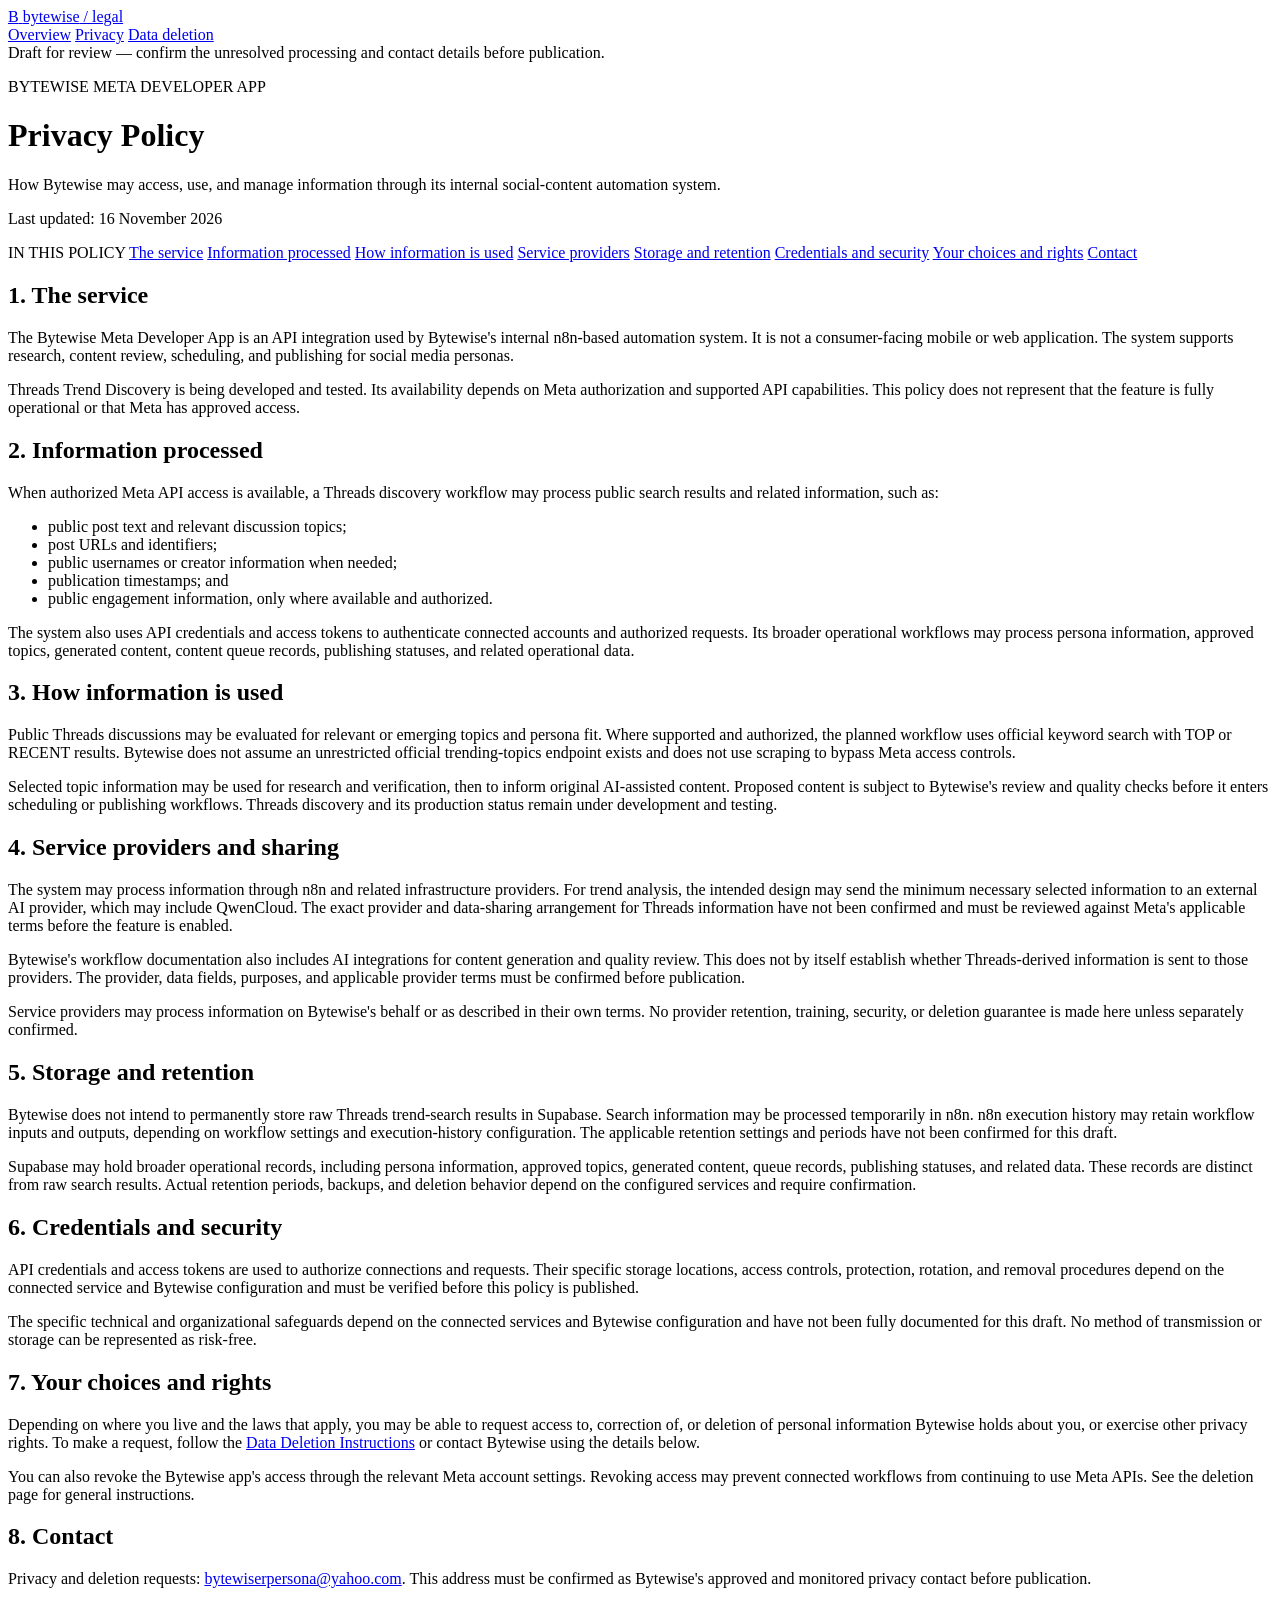
==== site/privacy/index.html @ 35b4c512 "Create Bytewise legal site Co-authored-by: Copilot <223556219+Copilot@users.noreply.github.com>" ====
<!doctype html>
<html lang="en">
  <head>
    <meta charset="utf-8">
    <meta name="viewport" content="width=device-width, initial-scale=1">
    <meta name="description" content="Draft privacy policy for the Bytewise Meta Developer App.">
    <meta name="theme-color" content="#f6f7f5">
    <title>Privacy Policy | Bytewise</title>
    <link rel="stylesheet" href="/styles.css">
  </head>
  <body>
    <header class="site-header">
      <a class="brand" href="/" aria-label="Bytewise Legal home">
        <span class="brand-mark" aria-hidden="true">B</span>
        <span>bytewise<span class="brand-light"> / legal</span></span>
      </a>
      <nav aria-label="Main navigation">
        <a href="/">Overview</a>
        <a aria-current="page" href="/privacy">Privacy</a>
        <a href="/data-deletion">Data deletion</a>
      </nav>
    </header>

    <main class="document">
      <div class="draft-banner" role="note">
        Draft for review — confirm the unresolved processing and contact
        details before publication.
      </div>

      <div class="document-heading">
        <p class="eyebrow">BYTEWISE META DEVELOPER APP</p>
        <h1>Privacy Policy</h1>
        <p class="document-intro">How Bytewise may access, use, and manage information through its internal social-content automation system.</p>
        <p class="updated">Last updated: 16 November 2026</p>
      </div>

      <div class="document-layout">
        <aside class="on-this-page" aria-label="On this page">
          <span>IN THIS POLICY</span>
          <a href="#service">The service</a>
          <a href="#data">Information processed</a>
          <a href="#use">How information is used</a>
          <a href="#sharing">Service providers</a>
          <a href="#storage">Storage and retention</a>
          <a href="#security">Credentials and security</a>
          <a href="#rights">Your choices and rights</a>
          <a href="#contact">Contact</a>
        </aside>

        <article class="policy-content">
          <section id="service">
            <h2>1. The service</h2>
            <p>
              The Bytewise Meta Developer App is an API integration used by
              Bytewise's internal n8n-based automation system. It is not a
              consumer-facing mobile or web application. The system supports
              research, content review, scheduling, and publishing for social
              media personas.
            </p>
            <p>
              Threads Trend Discovery is being developed and tested. Its
              availability depends on Meta authorization and supported API
              capabilities. This policy does not represent that the feature is
              fully operational or that Meta has approved access.
            </p>
          </section>

          <section id="data">
            <h2>2. Information processed</h2>
            <p>
              When authorized Meta API access is available, a Threads discovery
              workflow may process public search results and related
              information, such as:
            </p>
            <ul>
              <li>public post text and relevant discussion topics;</li>
              <li>post URLs and identifiers;</li>
              <li>public usernames or creator information when needed;</li>
              <li>publication timestamps; and</li>
              <li>public engagement information, only where available and authorized.</li>
            </ul>
            <p>
              The system also uses API credentials and access tokens to
              authenticate connected accounts and authorized requests. Its
              broader operational workflows may process persona information,
              approved topics, generated content, content queue records,
              publishing statuses, and related operational data.
            </p>
          </section>

          <section id="use">
            <h2>3. How information is used</h2>
            <p>
              Public Threads discussions may be evaluated for relevant or
              emerging topics and persona fit. Where supported and authorized,
              the planned workflow uses official keyword search with TOP or
              RECENT results. Bytewise does not assume an unrestricted official
              trending-topics endpoint exists and does not use scraping to
              bypass Meta access controls.
            </p>
            <p>
              Selected topic information may be used for research and
              verification, then to inform original AI-assisted content.
              Proposed content is subject to Bytewise's review and quality
              checks before it enters scheduling or publishing workflows.
              Threads discovery and its production status remain under
              development and testing.
            </p>
          </section>

          <section id="sharing">
            <h2>4. Service providers and sharing</h2>
            <p>
              The system may process information through n8n and related
              infrastructure providers. For trend analysis, the intended design
              may send the minimum necessary selected information to an
              external AI provider, which may include QwenCloud. The exact
              provider and data-sharing arrangement for Threads information
              have not been confirmed and must be reviewed against Meta's
              applicable terms before the feature is enabled.
            </p>
            <p>
              Bytewise's workflow documentation also includes AI integrations
              for content generation and quality review. This does not by itself
              establish whether Threads-derived information is sent to those
              providers. The provider, data fields, purposes, and applicable
              provider terms must be confirmed before publication.
            </p>
            <p>
              Service providers may process information on Bytewise's behalf
              or as described in their own terms. No provider retention, training,
              security, or deletion guarantee is made here unless separately
              confirmed.
            </p>
          </section>

          <section id="storage">
            <h2>5. Storage and retention</h2>
            <p>
              Bytewise does not intend to permanently store raw Threads
              trend-search results in Supabase. Search information may be
              processed temporarily in n8n. n8n execution history may retain
              workflow inputs and outputs, depending on workflow settings and
              execution-history configuration. The applicable retention
              settings and periods have not been confirmed for this draft.
            </p>
            <p>
              Supabase may hold broader operational records, including persona
              information, approved topics, generated content, queue records,
              publishing statuses, and related data. These records are distinct
              from raw search results. Actual retention periods, backups, and
              deletion behavior depend on the configured services and require
              confirmation.
            </p>
          </section>

          <section id="security">
            <h2>6. Credentials and security</h2>
            <p>
              API credentials and access tokens are used to authorize
              connections and requests. Their specific storage locations,
              access controls, protection, rotation, and removal procedures
              depend on the connected service and Bytewise configuration and
              must be verified before this policy is published.
            </p>
            <p>
              The specific technical and organizational safeguards depend on
              the connected services and Bytewise configuration and have not
              been fully documented for this draft. No method of transmission
              or storage can be represented as risk-free.
            </p>
          </section>

          <section id="rights">
            <h2>7. Your choices and rights</h2>
            <p>
              Depending on where you live and the laws that apply, you may be
              able to request access to, correction of, or deletion of personal
              information Bytewise holds about you, or exercise other privacy
              rights. To make a request, follow the
              <a href="/data-deletion">Data Deletion Instructions</a> or
              contact Bytewise using the details below.
            </p>
            <p>
              You can also revoke the Bytewise app's access through the
              relevant Meta account settings. Revoking access may prevent
              connected workflows from continuing to use Meta APIs. See the
              deletion page for general instructions.
            </p>
          </section>

          <section id="contact">
            <h2>8. Contact</h2>
            <p>
              Privacy and deletion requests: <a href="mailto:bytewiserpersona@yahoo.com">bytewiserpersona@yahoo.com</a>.
              This address must be confirmed as Bytewise's approved and
              monitored privacy contact before publication.
            </p>
          </section>
        </article>
      </div>
    </main>

    <footer class="site-footer">
      <a class="brand footer-brand" href="/">
        <span class="brand-mark" aria-hidden="true">B</span>
        <span>bytewise<span class="brand-light"> / legal</span></span>
      </a>
      <span><a href="/privacy">Privacy</a> <span aria-hidden="true">·</span> <a href="/data-deletion">Data deletion</a></span>
      <span>Last updated: 16 November 2026</span>
    </footer>
  </body>
</html>
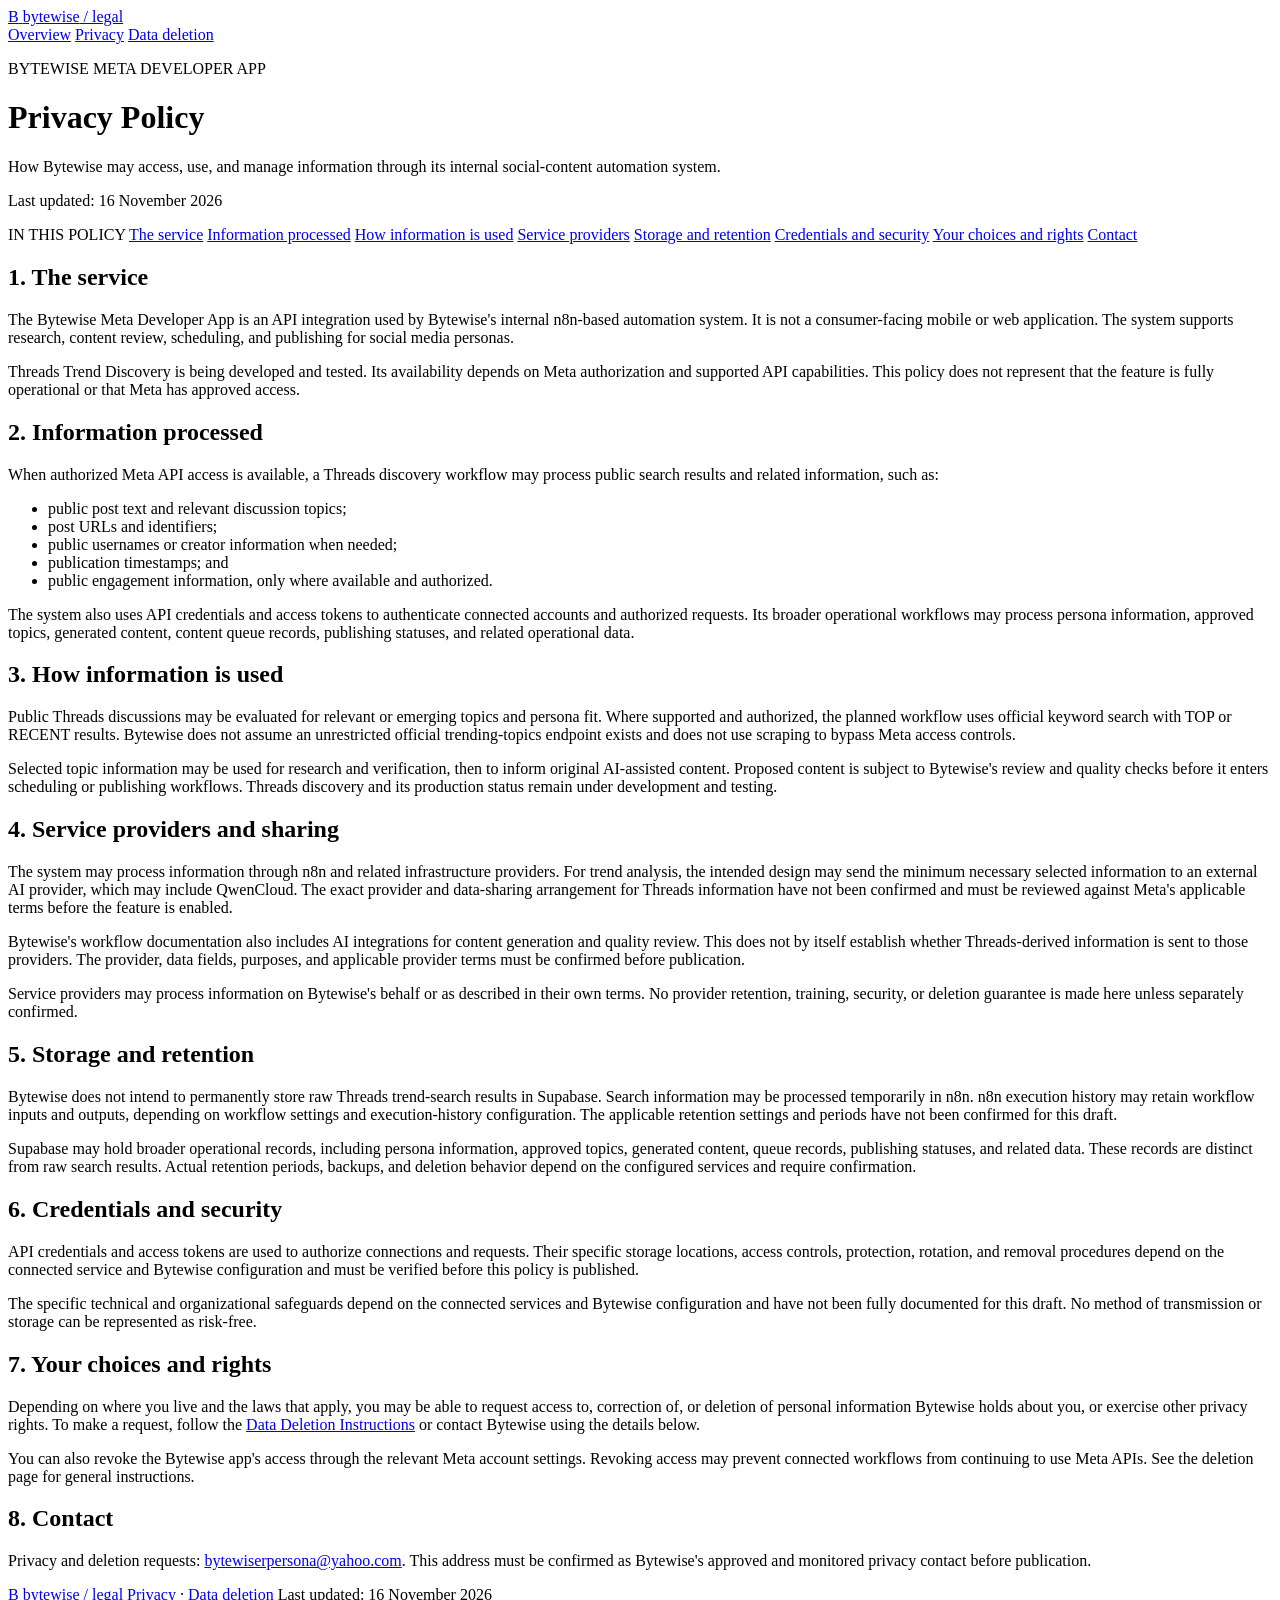
==== commit 1894b788: "Remove draft banners from legal pages Co-authored-by: Copilot <223556219+Copilot@users.noreply.githu" ====
--- a/site/privacy/index.html
+++ b/site/privacy/index.html
@@ -22,11 +22,6 @@
     </header>
 
     <main class="document">
-      <div class="draft-banner" role="note">
-        Draft for review — confirm the unresolved processing and contact
-        details before publication.
-      </div>
-
       <div class="document-heading">
         <p class="eyebrow">BYTEWISE META DEVELOPER APP</p>
         <h1>Privacy Policy</h1>
